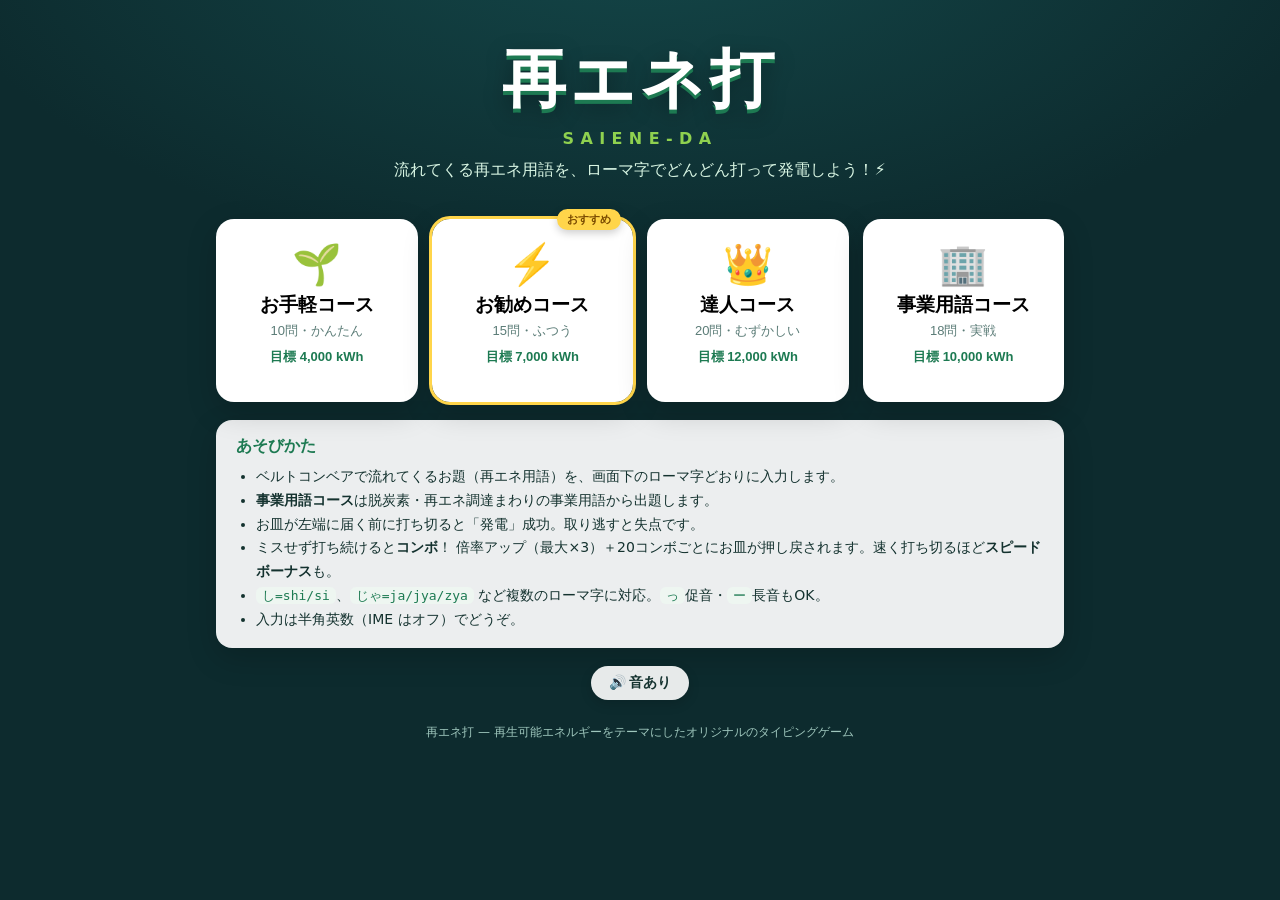
==== index.html @ cbdca982 "コンボ・スピードボーナス・ランキングを追加して中毒性アップ - コンボシステム: ミスなし連続正打で倍率アップ（10で×1.5 / 20で×2 / 40で×3） - スピードボーナス: 速く打ち切るほ" ====
<!DOCTYPE html>
<html lang="ja">
<head>
  <meta charset="UTF-8" />
  <meta name="viewport" content="width=device-width, initial-scale=1.0" />
  <title>再エネ打 — 再生可能エネルギー タイピングゲーム</title>
  <link rel="stylesheet" href="css/style.css" />
</head>
<body>
  <div id="app">

    <!-- ===== スタート画面 ===== -->
    <section id="screen-start" class="screen active">
      <div class="hero">
        <h1 class="title">再エネ打<span class="title-en">SAIENE&#8209;DA</span></h1>
        <p class="tagline">流れてくる再エネ用語を、ローマ字でどんどん打って発電しよう！⚡</p>
      </div>

      <div class="courses">
        <button class="course-card" data-course="easy">
          <span class="course-emoji">🌱</span>
          <span class="course-name">お手軽コース</span>
          <span class="course-desc">10問・かんたん</span>
          <span class="course-target">目標 4,000 kWh</span>
          <span class="course-best" data-best="easy"></span>
        </button>
        <button class="course-card recommend" data-course="normal">
          <span class="badge">おすすめ</span>
          <span class="course-emoji">⚡</span>
          <span class="course-name">お勧めコース</span>
          <span class="course-desc">15問・ふつう</span>
          <span class="course-target">目標 7,000 kWh</span>
          <span class="course-best" data-best="normal"></span>
        </button>
        <button class="course-card" data-course="hard">
          <span class="course-emoji">👑</span>
          <span class="course-name">達人コース</span>
          <span class="course-desc">20問・むずかしい</span>
          <span class="course-target">目標 12,000 kWh</span>
          <span class="course-best" data-best="hard"></span>
        </button>
        <button class="course-card" data-course="business">
          <span class="course-emoji">🏢</span>
          <span class="course-name">事業用語コース</span>
          <span class="course-desc">18問・実戦</span>
          <span class="course-target">目標 10,000 kWh</span>
          <span class="course-best" data-best="business"></span>
        </button>
      </div>

      <div class="howto">
        <h2>あそびかた</h2>
        <ul>
          <li>ベルトコンベアで流れてくるお題（再エネ用語）を、画面下のローマ字どおりに入力します。</li>
          <li><b>事業用語コース</b>は脱炭素・再エネ調達まわりの事業用語から出題します。</li>
          <li>お皿が左端に届く前に打ち切ると「発電」成功。取り逃すと失点です。</li>
          <li>ミスせず打ち続けると<b>コンボ</b>！ 倍率アップ（最大×3）＋20コンボごとにお皿が押し戻されます。速く打ち切るほど<b>スピードボーナス</b>も。</li>
          <li><code>し=shi/si</code>、<code>じゃ=ja/jya/zya</code> など複数のローマ字に対応。<code>っ</code>促音・<code>ー</code>長音もOK。</li>
          <li>入力は半角英数（IME はオフ）でどうぞ。</li>
        </ul>
      </div>

      <div class="start-foot">
        <button id="sound-toggle" class="ghost-btn" aria-pressed="true">🔊 音あり</button>
      </div>
    </section>

    <!-- ===== ゲーム画面 ===== -->
    <section id="screen-game" class="screen">
      <header class="hud">
        <div class="hud-item"><span class="hud-label">コース</span><span id="hud-course" class="hud-val">-</span></div>
        <div class="hud-item"><span class="hud-label">お題</span><span class="hud-val"><b id="hud-index">0</b> / <span id="hud-total">0</span></span></div>
        <div class="hud-item"><span class="hud-label">発電量</span><span class="hud-val"><b id="hud-power">0</b> kWh</span></div>
        <div class="hud-item"><span class="hud-label">正打</span><span id="hud-correct" class="hud-val">0</span></div>
        <div class="hud-item"><span class="hud-label">ミス</span><span id="hud-miss" class="hud-val">0</span></div>
        <button id="quit" class="ghost-btn small">やめる</button>
      </header>

      <div class="stage">
        <div id="countdown" class="countdown"></div>

        <div class="conveyor">
          <div class="sky"></div>
          <div id="combo" class="combo"><b id="combo-n">0</b><span class="combo-label">COMBO</span><span id="combo-x" class="combo-x"></span></div>
          <div id="gain-pop" class="gain-pop"></div>
          <div id="plate" class="plate">
            <span id="plate-icon" class="plate-icon">☀️</span>
            <span id="plate-label" class="plate-label"></span>
          </div>
          <div class="belt">
            <div class="belt-stripes"></div>
            <div class="goal">🏭</div>
          </div>
        </div>
      </div>

      <div class="typing">
        <div id="sparks" class="sparks"></div>
        <div id="reading" class="reading"></div>
        <div id="guide" class="guide"></div>
        <div class="timebar"><div id="timebar-fill" class="timebar-fill"></div></div>
        <div id="time-ext" class="time-ext">⏱ コンボボーナス！ +1.2秒 延長</div>
      </div>
    </section>

    <!-- ===== リザルト画面 ===== -->
    <section id="screen-result" class="screen">
      <h2 class="result-title">結果発表 ⚡</h2>

      <div id="r-record" class="record-banner">🎉 ハイスコア更新！ 🎉</div>

      <div class="rank-box">
        <div id="r-rank-icon" class="rank-icon">🏆</div>
        <div class="rank-text">
          <div id="r-rank-title" class="rank-title">-</div>
          <div id="r-rank-msg" class="rank-msg">-</div>
        </div>
      </div>

      <div class="power-box">
        <div class="power-main"><span class="power-label">発電量</span><span id="r-power" class="power-val">0 kWh</span></div>
        <div class="power-sub">目標 <span id="r-target">0 kWh</span></div>
        <div id="r-balance" class="balance">-</div>
        <div class="power-co2">削減した CO₂ ：<span id="r-co2">0 t-CO₂</span></div>
      </div>

      <div class="result-grid">
        <div class="cell"><span class="cell-label">クリア問題</span><span id="r-done" class="cell-val">0</span></div>
        <div class="cell"><span class="cell-label">取り逃し</span><span id="r-missed" class="cell-val">0</span></div>
        <div class="cell"><span class="cell-label">正しく打ったキー</span><span id="r-correct" class="cell-val">0</span></div>
        <div class="cell"><span class="cell-label">ミスタイプ</span><span id="r-misskey" class="cell-val">0</span></div>
        <div class="cell"><span class="cell-label">正確率</span><span id="r-acc" class="cell-val">0%</span></div>
        <div class="cell"><span class="cell-label">平均速度</span><span id="r-kps" class="cell-val">0</span></div>
        <div class="cell"><span class="cell-label">最大コンボ</span><span id="r-maxcombo" class="cell-val">0</span></div>
        <div class="cell"><span class="cell-label">タイム</span><span id="r-time" class="cell-val">0秒</span></div>
      </div>

      <div class="ranking-box">
        <h3 class="ranking-title">🏆 このコースのベスト5（この端末）</h3>
        <div id="r-ranking"></div>
      </div>

      <div class="result-actions">
        <button id="again" class="primary-btn">もう一度（同じコース）</button>
        <button id="to-menu" class="ghost-btn">コース選択へ</button>
      </div>
    </section>

  </div>

  <footer class="site-foot">
    再エネ打 — 再生可能エネルギーをテーマにしたオリジナルのタイピングゲーム
  </footer>

  <script src="js/audio.js"></script>
  <script src="js/romaji.js"></script>
  <script src="js/words.js"></script>
  <script src="js/game.js"></script>
</body>
</html>
---- css/style.css ----
/* ===== 再エネ打 スタイル ===== */
:root {
  --bg: #0d2b2e;
  --sky-top: #7fd4e6;
  --sky-bottom: #d8f5e3;
  --green: #2f9e6e;
  --green-dark: #1d7a52;
  --leaf: #8fd14f;
  --sun: #ffd54a;
  --accent: #ffb020;
  --ink: #14322f;
  --muted: #5b7c77;
  --done: #b7c4c2;
  --todo: #14322f;
  --miss: #e2453c;
  --plus: #2f9e6e;
  --card: #ffffff;
  --shadow: 0 10px 30px rgba(0, 0, 0, 0.18);
}

* { box-sizing: border-box; }

html, body {
  margin: 0;
  padding: 0;
  font-family: "Hiragino Kaku Gothic ProN", "Yu Gothic", "Meiryo", system-ui, sans-serif;
  color: var(--ink);
  background:
    radial-gradient(1200px 600px at 50% -10%, #14484a 0%, var(--bg) 60%);
  min-height: 100vh;
}

#app {
  max-width: 880px;
  margin: 0 auto;
  padding: 18px 16px 8px;
}

.screen { display: none; animation: fade 0.25s ease; }
.screen.active { display: block; }
@keyframes fade { from { opacity: 0; transform: translateY(6px); } to { opacity: 1; transform: none; } }

/* ===== スタート画面 ===== */
.hero { text-align: center; padding: 18px 0 8px; }
.title {
  font-size: 64px;
  margin: 0;
  color: #fff;
  letter-spacing: 0.06em;
  text-shadow: 0 4px 0 var(--green-dark), 0 8px 22px rgba(0, 0, 0, 0.35);
}
.title-en {
  display: block;
  font-size: 16px;
  letter-spacing: 0.4em;
  color: var(--leaf);
  margin-top: 6px;
  text-shadow: none;
}
.tagline { color: #d8f5e3; margin: 12px 0 4px; font-size: 16px; }

.courses {
  display: grid;
  grid-template-columns: repeat(auto-fit, minmax(160px, 1fr));
  gap: 14px;
  margin: 26px 0 18px;
}
.course-card {
  position: relative;
  display: flex;
  flex-direction: column;
  align-items: center;
  gap: 4px;
  padding: 22px 12px 18px;
  border: none;
  border-radius: 18px;
  background: var(--card);
  box-shadow: var(--shadow);
  cursor: pointer;
  transition: transform 0.12s ease, box-shadow 0.12s ease;
}
.course-card:hover { transform: translateY(-4px); box-shadow: 0 16px 38px rgba(0,0,0,0.26); }
.course-card:active { transform: translateY(-1px); }
.course-card.recommend { outline: 3px solid var(--sun); }
.course-emoji { font-size: 40px; }
.course-name { font-weight: 800; font-size: 19px; }
.course-desc { color: var(--muted); font-size: 13px; }
.course-target { color: var(--green-dark); font-weight: 700; font-size: 13px; margin-top: 4px; }
.badge {
  position: absolute;
  top: -10px; right: 12px;
  background: var(--sun);
  color: #7a4a00;
  font-size: 11px; font-weight: 800;
  padding: 3px 10px; border-radius: 999px;
  box-shadow: 0 3px 8px rgba(0,0,0,0.2);
}

.howto {
  background: rgba(255,255,255,0.92);
  border-radius: 16px;
  padding: 16px 20px;
  box-shadow: var(--shadow);
}
.howto h2 { margin: 0 0 8px; font-size: 16px; color: var(--green-dark); }
.howto ul { margin: 0; padding-left: 20px; line-height: 1.7; font-size: 14px; }
.howto code {
  background: #eef6f1; color: var(--green-dark);
  padding: 1px 6px; border-radius: 6px; font-size: 13px;
}

.start-foot { text-align: center; margin: 18px 0 6px; }

/* ===== ボタン ===== */
.ghost-btn {
  background: rgba(255,255,255,0.9);
  border: none; border-radius: 999px;
  padding: 8px 18px; font-size: 14px; font-weight: 700;
  color: var(--ink); cursor: pointer;
  box-shadow: 0 4px 12px rgba(0,0,0,0.15);
}
.ghost-btn.small { padding: 6px 12px; font-size: 12px; }
.ghost-btn:hover { background: #fff; }
.primary-btn {
  background: linear-gradient(180deg, var(--green) 0%, var(--green-dark) 100%);
  color: #fff; border: none; border-radius: 999px;
  padding: 12px 26px; font-size: 16px; font-weight: 800; cursor: pointer;
  box-shadow: 0 8px 20px rgba(29,122,82,0.45);
}
.primary-btn:hover { filter: brightness(1.06); }

/* ===== ゲーム画面 ===== */
.hud {
  display: flex; align-items: center; gap: 14px; flex-wrap: wrap;
  background: rgba(255,255,255,0.92);
  border-radius: 14px; padding: 10px 16px;
  box-shadow: var(--shadow);
}
.hud-item { display: flex; flex-direction: column; line-height: 1.1; }
.hud-label { font-size: 11px; color: var(--muted); }
.hud-val { font-size: 16px; font-weight: 800; }
.hud-val b { font-size: 18px; color: var(--green-dark); }
.hud #quit { margin-left: auto; }

.stage { position: relative; margin: 16px 0; }

.countdown {
  position: absolute; inset: 0;
  display: none; align-items: center; justify-content: center;
  font-size: 88px; font-weight: 900; color: #fff;
  text-shadow: 0 6px 0 var(--green-dark), 0 10px 30px rgba(0,0,0,0.4);
  z-index: 10; pointer-events: none;
}
.countdown.show { display: flex; }
.countdown.pop { animation: cd 0.6s ease; }
@keyframes cd { 0% { transform: scale(0.4); opacity: 0; } 40% { transform: scale(1.15); opacity: 1; } 100% { transform: scale(1); opacity: 1; } }

.conveyor {
  position: relative;
  height: 230px;
  border-radius: 18px;
  overflow: hidden;
  box-shadow: var(--shadow);
}
.sky {
  position: absolute; inset: 0;
  background: linear-gradient(180deg, var(--sky-top) 0%, var(--sky-bottom) 78%);
}
.sky::before {
  content: "☁️  ☁️       ☁️";
  position: absolute; top: 16px; left: 0; right: 0;
  text-align: center; font-size: 26px; opacity: 0.85;
  animation: drift 14s linear infinite;
}
@keyframes drift { from { transform: translateX(-30px); } to { transform: translateX(30px); } }

.belt {
  position: absolute; left: 0; right: 0; bottom: 0;
  height: 64px;
  background: linear-gradient(180deg, #44525a 0%, #2c363c 100%);
  border-top: 5px solid #1c252a;
}
.belt-stripes {
  position: absolute; inset: 0;
  background-image: repeating-linear-gradient(
    90deg, transparent 0 28px, rgba(255,255,255,0.10) 28px 56px
  );
  animation: roll 0.8s linear infinite;
}
@keyframes roll { from { background-position: 0 0; } to { background-position: -56px 0; } }
.goal {
  position: absolute; left: 8px; bottom: 64px;
  font-size: 44px;
  filter: drop-shadow(0 3px 4px rgba(0,0,0,0.3));
}

.plate {
  position: absolute;
  left: 88%; bottom: 52px;
  transform: translateX(-50%);
  display: flex; flex-direction: column; align-items: center;
  min-width: 96px; padding: 8px 14px 26px;
  z-index: 4;
  transition: transform 0.15s ease, opacity 0.15s ease;
}
.plate::after {
  content: "";
  position: absolute; bottom: 6px; left: 50%; transform: translateX(-50%);
  width: 104px; height: 22px;
  background: radial-gradient(closest-side, #fff 0%, #e3eef0 70%, #c4d3d5 100%);
  border-radius: 50%;
  box-shadow: 0 6px 10px rgba(0,0,0,0.25);
  z-index: -1;
}
.plate-icon { font-size: 46px; line-height: 1; filter: drop-shadow(0 3px 3px rgba(0,0,0,0.25)); }
.plate-label {
  margin-top: 4px;
  background: var(--ink); color: #fff;
  font-weight: 800; font-size: 15px;
  padding: 3px 10px; border-radius: 999px;
  white-space: nowrap;
}
.plate.eaten { transform: translateX(-50%) scale(1.5); opacity: 0; }
.plate.dropped { animation: drop 0.3s ease forwards; }
@keyframes drop { to { transform: translate(-50%, 50px); opacity: 0; } }

.gain-pop {
  position: absolute; bottom: 120px; left: 80%;
  transform: translateX(-50%);
  font-weight: 900; font-size: 22px; color: var(--green-dark);
  text-shadow: 0 2px 0 #fff; opacity: 0; pointer-events: none; z-index: 6;
}
.gain-pop.show { animation: floatup 0.8s ease forwards; }
@keyframes floatup {
  0% { opacity: 0; transform: translate(-50%, 10px); }
  20% { opacity: 1; }
  100% { opacity: 0; transform: translate(-50%, -40px); }
}

/* ===== 入力エリア ===== */
.typing { text-align: center; margin-top: 6px; }
.reading {
  font-size: 38px; font-weight: 800; color: #fff;
  letter-spacing: 0.05em; min-height: 50px;
  text-shadow: 0 3px 12px rgba(0,0,0,0.35);
}
.guide {
  font-family: "SFMono-Regular", "Consolas", "Menlo", monospace;
  font-size: 30px; letter-spacing: 0.04em; min-height: 42px;
  background: rgba(255,255,255,0.95);
  display: inline-block;
  padding: 6px 22px; border-radius: 12px; margin-top: 8px;
  box-shadow: var(--shadow);
}
.guide .done { color: var(--done); }
.guide .todo { color: var(--todo); font-weight: 700; }
.guide.miss { animation: shake 0.25s ease; background: #ffe3e1; }
@keyframes shake {
  0%,100% { transform: translateX(0); }
  25% { transform: translateX(-6px); }
  75% { transform: translateX(6px); }
}

.timebar {
  width: 70%; max-width: 520px; height: 12px;
  margin: 16px auto 0;
  background: rgba(255,255,255,0.35);
  border-radius: 999px; overflow: hidden;
}
.timebar-fill {
  height: 100%; width: 100%;
  background: linear-gradient(90deg, var(--leaf), var(--green));
  border-radius: 999px;
  transition: width 0.06s linear;
}
.timebar-fill.danger { background: linear-gradient(90deg, #ffb020, var(--miss)); }

/* ===== リザルト ===== */
.result-title { text-align: center; color: #fff; font-size: 30px; margin: 10px 0 18px; }
.rank-box {
  display: flex; align-items: center; gap: 18px;
  background: rgba(255,255,255,0.95); border-radius: 18px;
  padding: 18px 24px; box-shadow: var(--shadow);
}
.rank-icon { font-size: 58px; }
.rank-title { font-size: 26px; font-weight: 900; color: var(--green-dark); }
.rank-msg { color: var(--muted); margin-top: 4px; }

.power-box {
  margin-top: 16px; background: rgba(255,255,255,0.95);
  border-radius: 18px; padding: 18px 24px; box-shadow: var(--shadow); text-align: center;
}
.power-main { display: flex; align-items: baseline; justify-content: center; gap: 12px; }
.power-label { font-size: 15px; color: var(--muted); }
.power-val { font-size: 40px; font-weight: 900; color: var(--green-dark); }
.power-sub { color: var(--muted); margin-top: 2px; }
.balance { font-size: 22px; font-weight: 900; margin: 10px 0 4px; }
.balance.plus { color: var(--plus); }
.balance.minus { color: var(--miss); }
.power-co2 { font-size: 14px; color: var(--muted); }

.result-grid {
  margin-top: 16px;
  display: grid; grid-template-columns: repeat(4, 1fr); gap: 10px;
}
.cell {
  background: rgba(255,255,255,0.95); border-radius: 12px;
  padding: 12px 10px; text-align: center; box-shadow: var(--shadow);
  display: flex; flex-direction: column; gap: 4px;
}
.cell-label { font-size: 12px; color: var(--muted); }
.cell-val { font-size: 20px; font-weight: 800; }

.result-actions { display: flex; gap: 12px; justify-content: center; margin: 22px 0 8px; flex-wrap: wrap; }

/* ===== コンボ表示 ===== */
.combo {
  position: absolute; top: 12px; right: 18px;
  display: none; align-items: baseline; gap: 6px;
  font-weight: 900; color: #fff; z-index: 6;
  text-shadow: 0 3px 0 rgba(0,0,0,0.25), 0 6px 16px rgba(0,0,0,0.3);
  pointer-events: none;
}
.combo.show { display: flex; }
.combo b { font-size: 44px; line-height: 1; }
.combo-label { font-size: 13px; letter-spacing: 0.12em; }
.combo-x { font-size: 20px; color: var(--sun); }
.combo.t2 b { color: var(--sun); }
.combo.t3 b { color: #ff8a3d; }
.combo.pop b { animation: combopop 0.18s ease; }
@keyframes combopop { 0% { transform: scale(1.3); } 100% { transform: scale(1); } }

/* ===== フィーバー ===== */
#screen-game.fever .sky { filter: saturate(1.6) brightness(1.07) hue-rotate(-14deg); }
#screen-game.fever .conveyor {
  box-shadow: 0 0 0 3px var(--sun), 0 0 36px rgba(255, 213, 74, 0.55), var(--shadow);
}
#screen-game.fever .combo-label::after { content: " FEVER!"; color: var(--sun); }

/* ===== 打鍵スパーク ===== */
.sparks { position: relative; height: 0; }
.spark {
  position: absolute; bottom: -10px;
  font-size: 18px; color: var(--sun);
  pointer-events: none;
  animation: sparkup 0.55s ease-out forwards;
}
@keyframes sparkup {
  0% { opacity: 1; transform: translateY(6px) scale(0.8) rotate(-8deg); }
  100% { opacity: 0; transform: translateY(-46px) scale(1.25) rotate(10deg); }
}

/* ===== 時間延長ポップ ===== */
.time-ext {
  height: 20px; margin-top: 6px;
  font-weight: 800; font-size: 14px; color: var(--sun);
  text-shadow: 0 2px 6px rgba(0,0,0,0.45);
  opacity: 0;
}
.time-ext.show { animation: extflash 1.1s ease; }
@keyframes extflash {
  0% { opacity: 0; transform: translateY(4px); }
  15% { opacity: 1; transform: none; }
  70% { opacity: 1; }
  100% { opacity: 0; }
}

/* ===== ハイスコア・ランキング ===== */
.record-banner {
  display: none; text-align: center;
  background: linear-gradient(90deg, var(--sun), #ffe9a0, var(--sun));
  color: #7a4a00; font-weight: 900; font-size: 18px;
  border-radius: 999px; padding: 8px 22px; margin: 0 auto 14px; width: fit-content;
  box-shadow: 0 6px 18px rgba(255, 213, 74, 0.45);
}
.record-banner.show { display: block; animation: bouncein 0.5s ease; }
@keyframes bouncein {
  0% { transform: scale(0.6); opacity: 0; }
  60% { transform: scale(1.08); }
  100% { transform: scale(1); opacity: 1; }
}

.ranking-box {
  margin-top: 16px;
  background: rgba(255,255,255,0.95); border-radius: 18px;
  padding: 14px 20px 16px; box-shadow: var(--shadow);
}
.ranking-title { margin: 0 0 8px; font-size: 15px; color: var(--green-dark); }
.rank-row {
  display: flex; align-items: baseline; gap: 10px;
  padding: 5px 6px; border-bottom: 1px dashed #e3ece9; font-size: 14px;
}
.rank-row:last-child { border-bottom: none; }
.rank-row.new { background: #fff7df; border-radius: 8px; }
.rank-medal { width: 26px; text-align: center; }
.rank-power { font-weight: 800; min-width: 110px; }
.rank-meta { color: var(--muted); font-size: 12px; }
.rank-new-badge {
  margin-left: auto;
  background: var(--accent); color: #fff;
  font-size: 10px; font-weight: 800;
  padding: 2px 8px; border-radius: 999px;
}

.course-best { font-size: 11px; color: var(--accent); font-weight: 700; min-height: 14px; }

.site-foot { text-align: center; color: #9fc7bd; font-size: 12px; padding: 10px 0 22px; }

/* ===== レスポンシブ ===== */
@media (max-width: 640px) {
  .title { font-size: 46px; }
  .courses { grid-template-columns: 1fr; }
  .result-grid { grid-template-columns: repeat(2, 1fr); }
  .reading { font-size: 28px; }
  .guide { font-size: 22px; }
  .conveyor { height: 200px; }
  .combo b { font-size: 32px; }
}
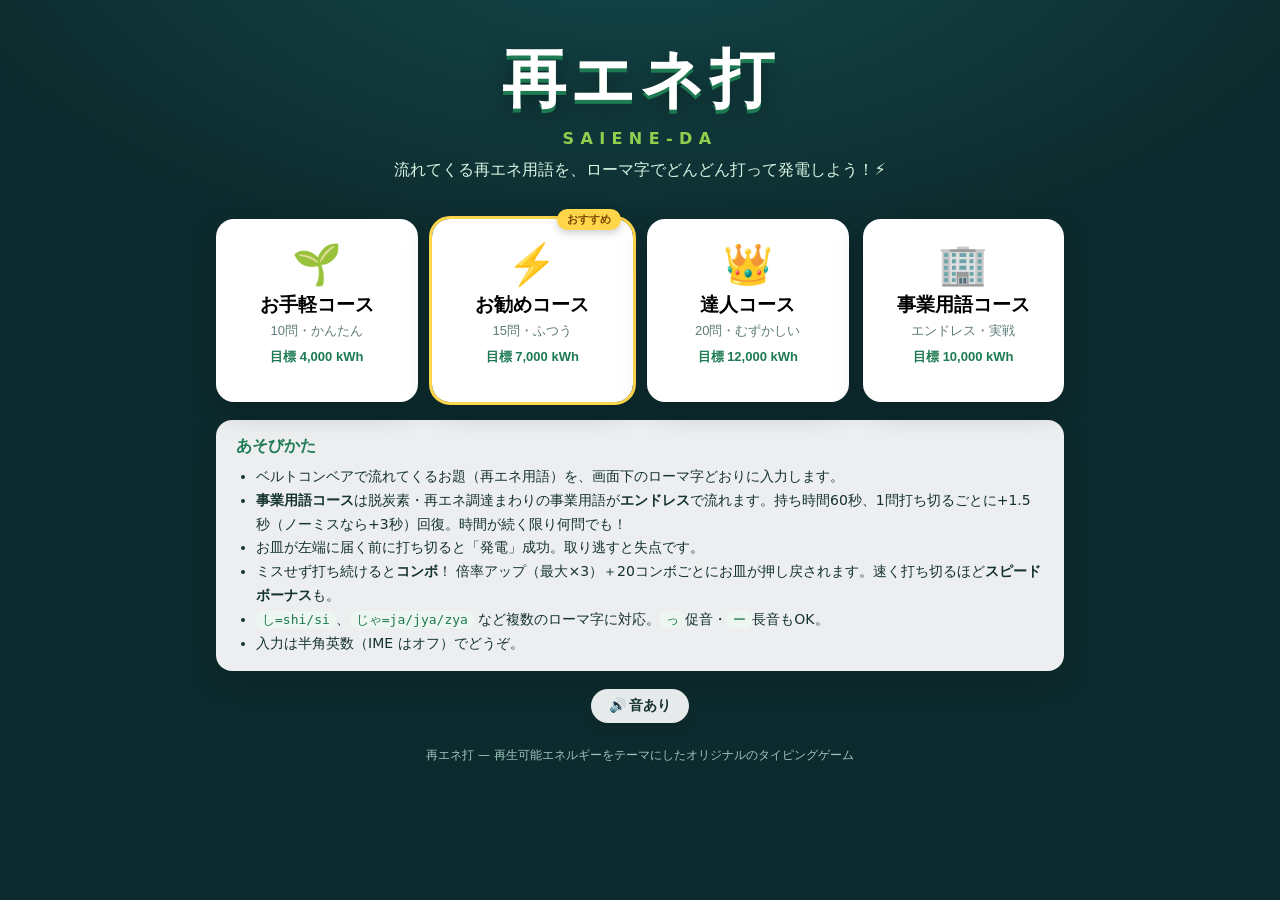
==== commit 998c0d77: "事業用語コースを寿司打方式のエンドレスモードに変更 - 持ち時間60秒の制限時間制。お題は尽きたら再シャッフルで無限供給 - 1問クリアで+1.5秒、その単語をノーミスで打つと+3.0秒回復（上限90" ====
--- a/index.html
+++ b/index.html
@@ -4,6 +4,9 @@
   <meta charset="UTF-8" />
   <meta name="viewport" content="width=device-width, initial-scale=1.0" />
   <title>再エネ打 — 再生可能エネルギー タイピングゲーム</title>
+  <link rel="icon" href="favicon.ico" sizes="32x32" />
+  <link rel="icon" type="image/svg+xml" href="favicon.svg" />
+  <link rel="apple-touch-icon" href="apple-touch-icon.png" />
   <link rel="stylesheet" href="css/style.css" />
 </head>
 <body>
@@ -42,7 +45,7 @@
         <button class="course-card" data-course="business">
           <span class="course-emoji">🏢</span>
           <span class="course-name">事業用語コース</span>
-          <span class="course-desc">18問・実戦</span>
+          <span class="course-desc">エンドレス・実戦</span>
           <span class="course-target">目標 10,000 kWh</span>
           <span class="course-best" data-best="business"></span>
         </button>
@@ -52,7 +55,7 @@
         <h2>あそびかた</h2>
         <ul>
           <li>ベルトコンベアで流れてくるお題（再エネ用語）を、画面下のローマ字どおりに入力します。</li>
-          <li><b>事業用語コース</b>は脱炭素・再エネ調達まわりの事業用語から出題します。</li>
+          <li><b>事業用語コース</b>は脱炭素・再エネ調達まわりの事業用語が<b>エンドレス</b>で流れます。持ち時間60秒、1問打ち切るごとに+1.5秒（ノーミスなら+3秒）回復。時間が続く限り何問でも！</li>
           <li>お皿が左端に届く前に打ち切ると「発電」成功。取り逃すと失点です。</li>
           <li>ミスせず打ち続けると<b>コンボ</b>！ 倍率アップ（最大×3）＋20コンボごとにお皿が押し戻されます。速く打ち切るほど<b>スピードボーナス</b>も。</li>
           <li><code>し=shi/si</code>、<code>じゃ=ja/jya/zya</code> など複数のローマ字に対応。<code>っ</code>促音・<code>ー</code>長音もOK。</li>
@@ -70,6 +73,7 @@
       <header class="hud">
         <div class="hud-item"><span class="hud-label">コース</span><span id="hud-course" class="hud-val">-</span></div>
         <div class="hud-item"><span class="hud-label">お題</span><span class="hud-val"><b id="hud-index">0</b> / <span id="hud-total">0</span></span></div>
+        <div class="hud-item" id="hud-time-box" hidden><span class="hud-label">残り時間</span><span class="hud-val"><b id="hud-time">60.0</b> 秒</span></div>
         <div class="hud-item"><span class="hud-label">発電量</span><span class="hud-val"><b id="hud-power">0</b> kWh</span></div>
         <div class="hud-item"><span class="hud-label">正打</span><span id="hud-correct" class="hud-val">0</span></div>
         <div class="hud-item"><span class="hud-label">ミス</span><span id="hud-miss" class="hud-val">0</span></div>
@@ -83,6 +87,7 @@
           <div class="sky"></div>
           <div id="combo" class="combo"><b id="combo-n">0</b><span class="combo-label">COMBO</span><span id="combo-x" class="combo-x"></span></div>
           <div id="gain-pop" class="gain-pop"></div>
+          <div id="time-gain" class="time-gain"></div>
           <div id="plate" class="plate">
             <span id="plate-icon" class="plate-icon">☀️</span>
             <span id="plate-label" class="plate-label"></span>
--- a/css/style.css
+++ b/css/style.css
@@ -137,6 +137,7 @@
   box-shadow: var(--shadow);
 }
 .hud-item { display: flex; flex-direction: column; line-height: 1.1; }
+.hud-item[hidden] { display: none; }
 .hud-label { font-size: 11px; color: var(--muted); }
 .hud-val { font-size: 16px; font-weight: 800; }
 .hud-val b { font-size: 18px; color: var(--green-dark); }
@@ -236,6 +237,15 @@
   20% { opacity: 1; }
   100% { opacity: 0; transform: translate(-50%, -40px); }
 }
+
+/* エンドレスの時間回復ポップ（kWh ポップの少し上に出す） */
+.time-gain {
+  position: absolute; bottom: 156px; left: 80%;
+  transform: translateX(-50%);
+  font-weight: 900; font-size: 18px; color: #b8860b;
+  text-shadow: 0 2px 0 #fff; opacity: 0; pointer-events: none; z-index: 6;
+}
+.time-gain.show { animation: floatup 0.9s ease forwards; }
 
 /* ===== 入力エリア ===== */
 .typing { text-align: center; margin-top: 6px; }
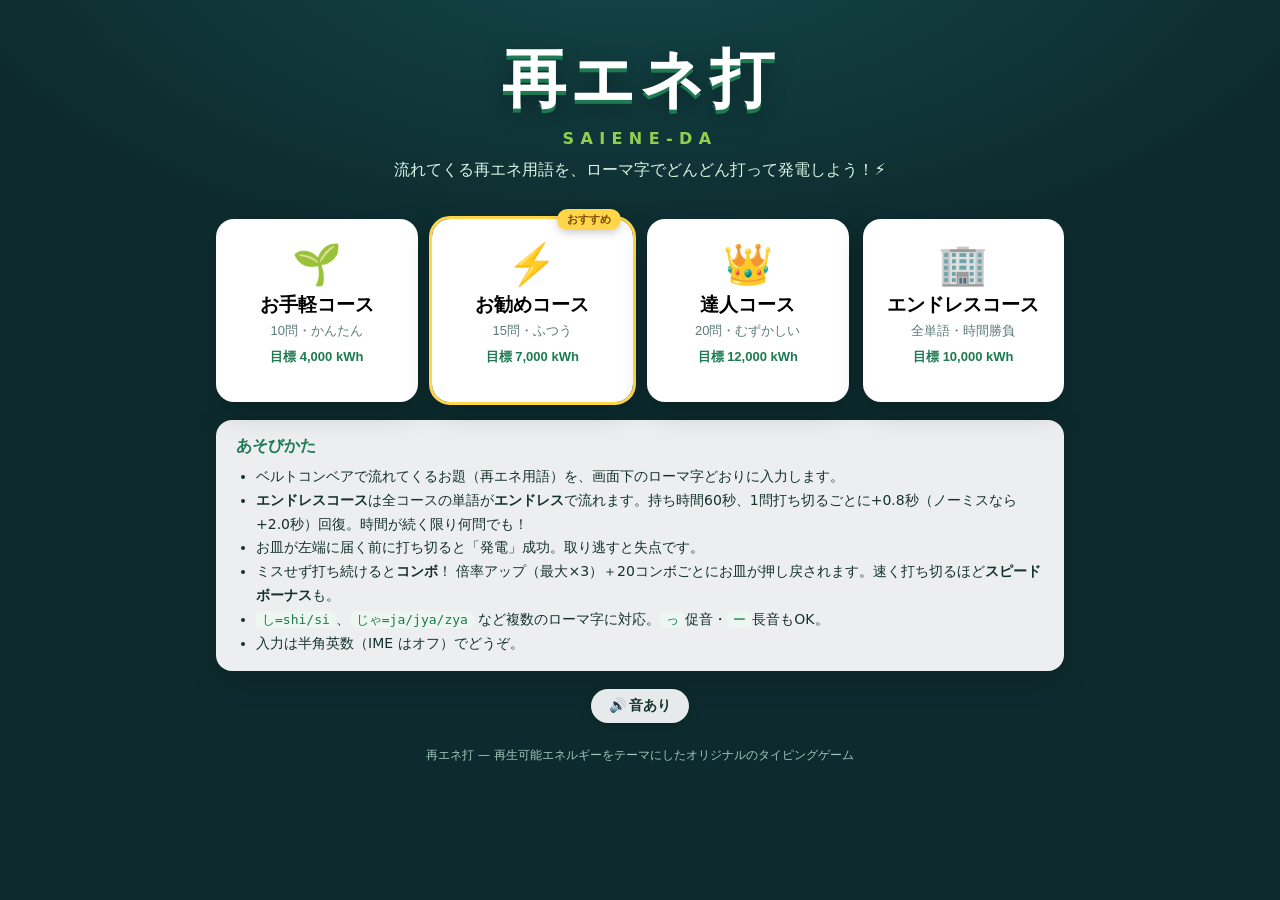
==== commit e5b5cd97: "エンドレスの回復を渋くし、全コースの単語から出題するよう変更 - 時間回復: クリア+1.5秒→+0.8秒、ノーミス計+3.0秒→+2.0秒（回復<入力時間で延命型に） - 出題プールを全コース合算（" ====
--- a/index.html
+++ b/index.html
@@ -44,8 +44,8 @@
         </button>
         <button class="course-card" data-course="business">
           <span class="course-emoji">🏢</span>
-          <span class="course-name">事業用語コース</span>
-          <span class="course-desc">エンドレス・実戦</span>
+          <span class="course-name">エンドレスコース</span>
+          <span class="course-desc">全単語・時間勝負</span>
           <span class="course-target">目標 10,000 kWh</span>
           <span class="course-best" data-best="business"></span>
         </button>
@@ -55,7 +55,7 @@
         <h2>あそびかた</h2>
         <ul>
           <li>ベルトコンベアで流れてくるお題（再エネ用語）を、画面下のローマ字どおりに入力します。</li>
-          <li><b>事業用語コース</b>は脱炭素・再エネ調達まわりの事業用語が<b>エンドレス</b>で流れます。持ち時間60秒、1問打ち切るごとに+1.5秒（ノーミスなら+3秒）回復。時間が続く限り何問でも！</li>
+          <li><b>エンドレスコース</b>は全コースの単語が<b>エンドレス</b>で流れます。持ち時間60秒、1問打ち切るごとに+0.8秒（ノーミスなら+2.0秒）回復。時間が続く限り何問でも！</li>
           <li>お皿が左端に届く前に打ち切ると「発電」成功。取り逃すと失点です。</li>
           <li>ミスせず打ち続けると<b>コンボ</b>！ 倍率アップ（最大×3）＋20コンボごとにお皿が押し戻されます。速く打ち切るほど<b>スピードボーナス</b>も。</li>
           <li><code>し=shi/si</code>、<code>じゃ=ja/jya/zya</code> など複数のローマ字に対応。<code>っ</code>促音・<code>ー</code>長音もOK。</li>
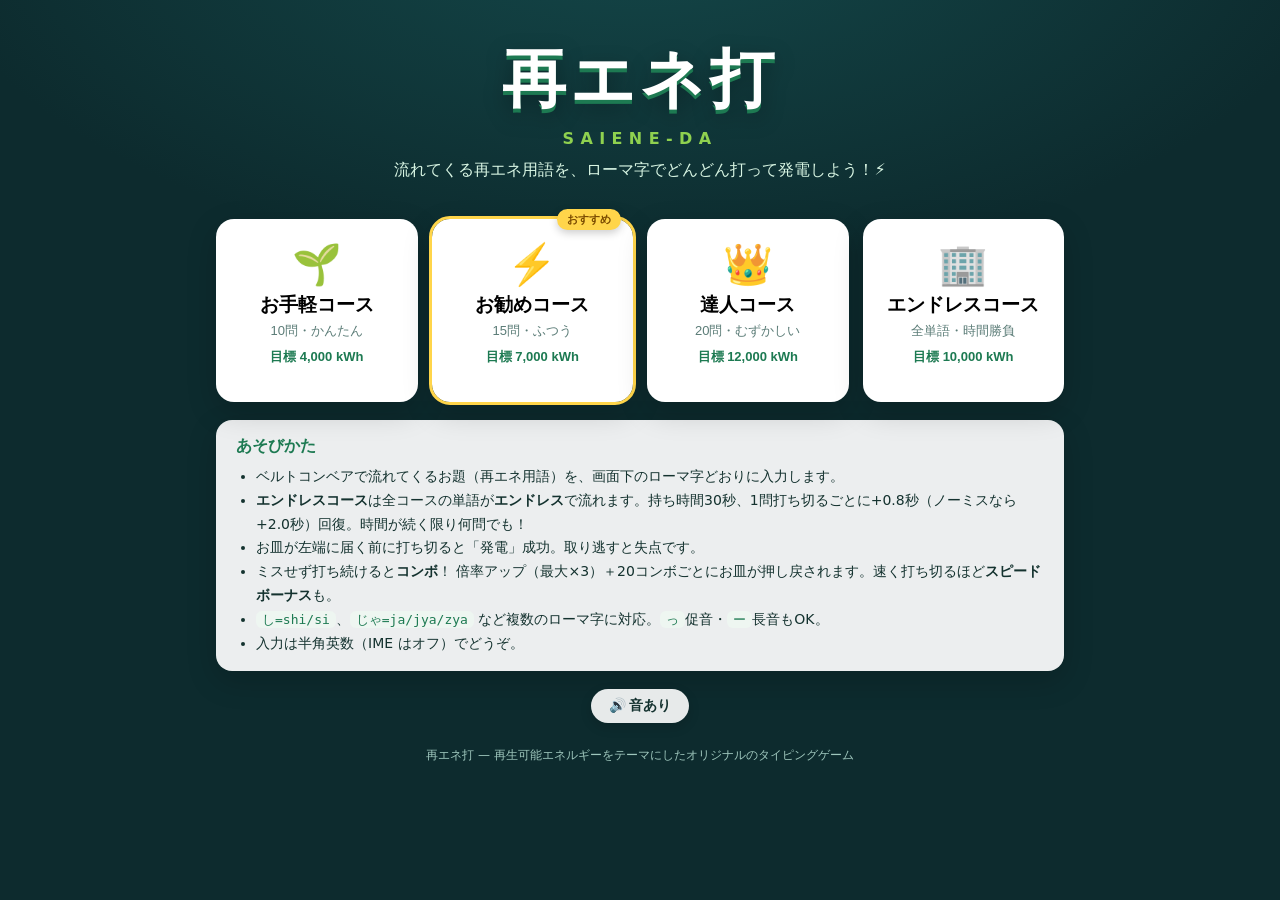
==== commit 49132849: "エンドレスの持ち時間を30秒スタート・上限45秒に短縮 セッションが長すぎて間延びするため、60秒/上限90秒 → 30秒/上限45秒に。 残り時間バーの満タン基準も30秒に合わせた。  Co-Aut" ====
--- a/index.html
+++ b/index.html
@@ -55,7 +55,7 @@
         <h2>あそびかた</h2>
         <ul>
           <li>ベルトコンベアで流れてくるお題（再エネ用語）を、画面下のローマ字どおりに入力します。</li>
-          <li><b>エンドレスコース</b>は全コースの単語が<b>エンドレス</b>で流れます。持ち時間60秒、1問打ち切るごとに+0.8秒（ノーミスなら+2.0秒）回復。時間が続く限り何問でも！</li>
+          <li><b>エンドレスコース</b>は全コースの単語が<b>エンドレス</b>で流れます。持ち時間30秒、1問打ち切るごとに+0.8秒（ノーミスなら+2.0秒）回復。時間が続く限り何問でも！</li>
           <li>お皿が左端に届く前に打ち切ると「発電」成功。取り逃すと失点です。</li>
           <li>ミスせず打ち続けると<b>コンボ</b>！ 倍率アップ（最大×3）＋20コンボごとにお皿が押し戻されます。速く打ち切るほど<b>スピードボーナス</b>も。</li>
           <li><code>し=shi/si</code>、<code>じゃ=ja/jya/zya</code> など複数のローマ字に対応。<code>っ</code>促音・<code>ー</code>長音もOK。</li>
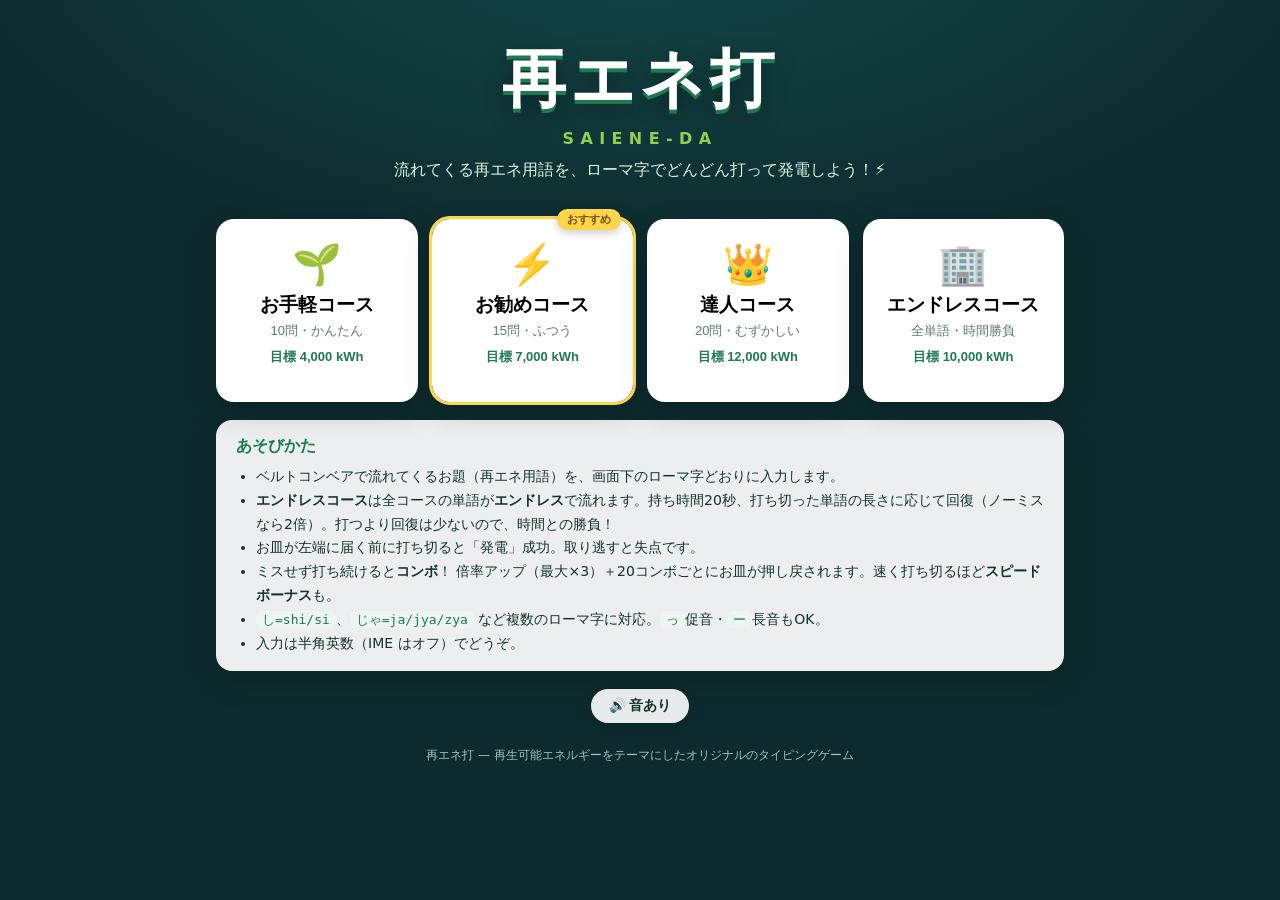
==== commit a9e73922: "エンドレスの回復を単語長比例にして必ず目減りする設計に変更 - 一律+0.8/+2.0秒だと短い単語が時間の養殖場になり持ち時間が減らなかった - 回復をノーミス1打+0.1秒／ミスあり1打+0.05" ====
--- a/index.html
+++ b/index.html
@@ -55,7 +55,7 @@
         <h2>あそびかた</h2>
         <ul>
           <li>ベルトコンベアで流れてくるお題（再エネ用語）を、画面下のローマ字どおりに入力します。</li>
-          <li><b>エンドレスコース</b>は全コースの単語が<b>エンドレス</b>で流れます。持ち時間30秒、1問打ち切るごとに+0.8秒（ノーミスなら+2.0秒）回復。時間が続く限り何問でも！</li>
+          <li><b>エンドレスコース</b>は全コースの単語が<b>エンドレス</b>で流れます。持ち時間20秒、打ち切った単語の長さに応じて回復（ノーミスなら2倍）。打つより回復は少ないので、時間との勝負！</li>
           <li>お皿が左端に届く前に打ち切ると「発電」成功。取り逃すと失点です。</li>
           <li>ミスせず打ち続けると<b>コンボ</b>！ 倍率アップ（最大×3）＋20コンボごとにお皿が押し戻されます。速く打ち切るほど<b>スピードボーナス</b>も。</li>
           <li><code>し=shi/si</code>、<code>じゃ=ja/jya/zya</code> など複数のローマ字に対応。<code>っ</code>促音・<code>ー</code>長音もOK。</li>
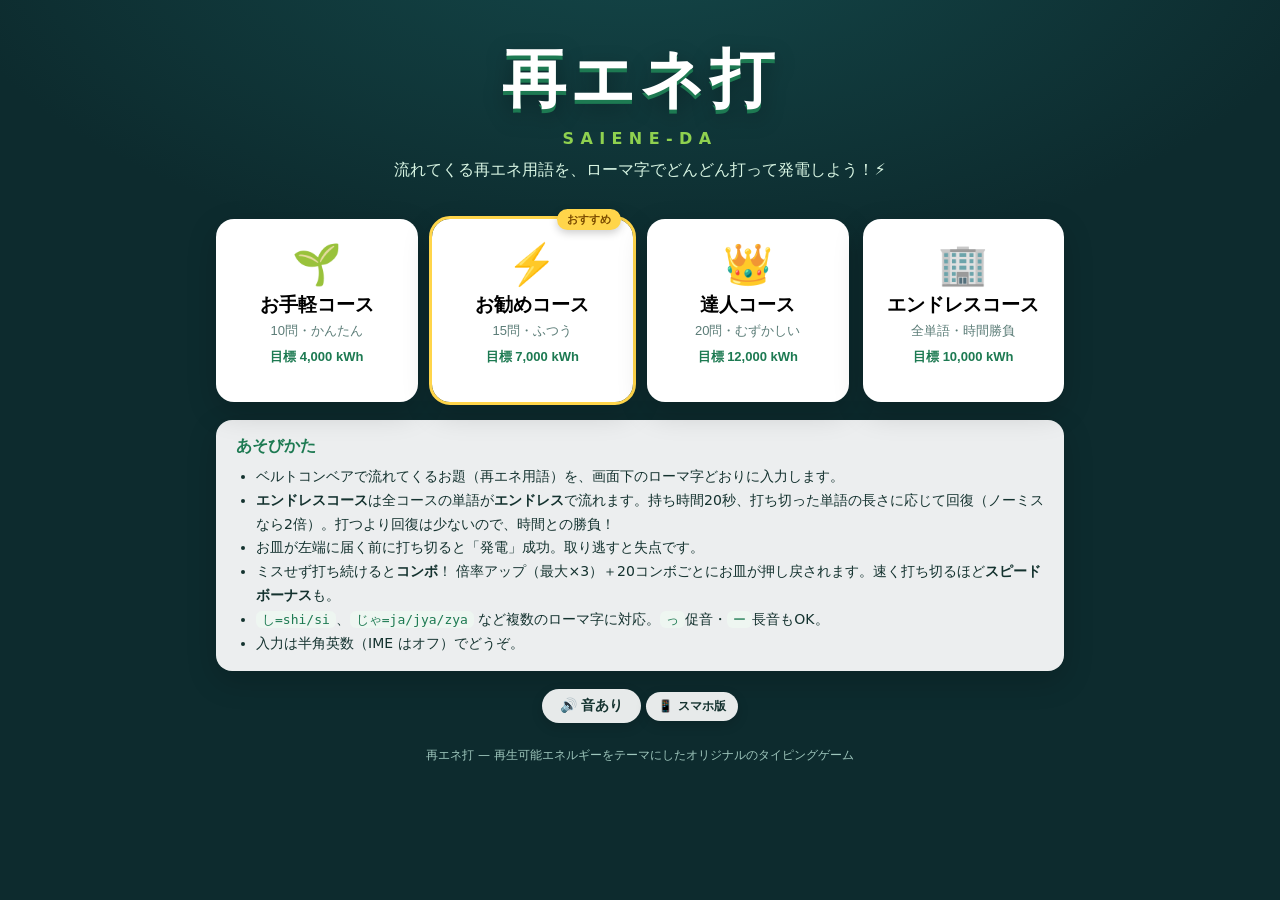
==== commit 4ded615f: "再エネ打: 1つのURLでPC/スマホを自動振り分け - index.html の先頭に端末判定リダイレクトを追加。スマホ端末で / を開くと   自動で mobile.html へ飛ぶ。?pc=1 " ====
--- a/index.html
+++ b/index.html
@@ -2,6 +2,22 @@
 <html lang="ja">
 <head>
   <meta charset="UTF-8" />
+  <script>
+    // スマホ端末は自動でスマホ版(mobile.html)へ振り分ける。
+    // ?pc=1 を付けて開く／一度PC版を選ぶと、それ以降は振り分けない。
+    (function () {
+      try {
+        var p = new URLSearchParams(location.search);
+        if (p.get("pc") === "1") { sessionStorage.setItem("saiene-prefer", "pc"); return; }
+        if (sessionStorage.getItem("saiene-prefer") === "pc") return;
+        var ua = navigator.userAgent || "";
+        var coarse = window.matchMedia && window.matchMedia("(pointer: coarse)").matches;
+        var smallSide = Math.min(window.innerWidth, window.innerHeight) <= 820;
+        var phone = /Android|iPhone|iPod|Windows Phone|Mobile/i.test(ua) || (coarse && smallSide);
+        if (phone) location.replace("mobile.html");
+      } catch (e) {}
+    })();
+  </script>
   <meta name="viewport" content="width=device-width, initial-scale=1.0" />
   <title>再エネ打 — 再生可能エネルギー タイピングゲーム</title>
   <link rel="icon" href="favicon.ico" sizes="32x32" />
@@ -65,6 +81,7 @@
 
       <div class="start-foot">
         <button id="sound-toggle" class="ghost-btn" aria-pressed="true">🔊 音あり</button>
+        <a class="ghost-btn small" href="mobile.html" style="text-decoration:none; display:inline-block;">📱 スマホ版</a>
       </div>
     </section>
 
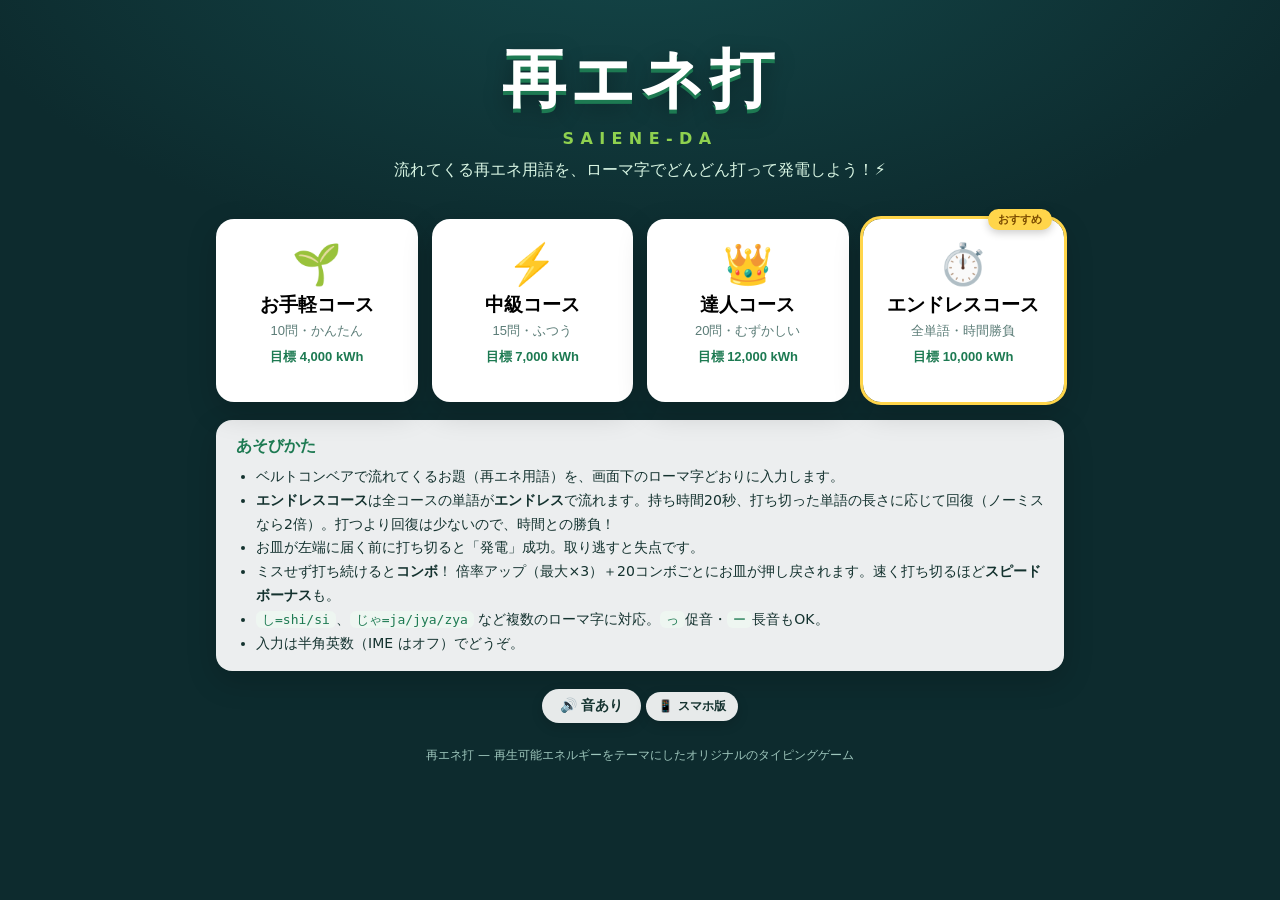
==== commit 0b82a419: "再エネ打: PC版も「中級コース」表記・おすすめをエンドレスへ統一 - words.js の normal を「中級コース」に改名（PC/スマホ共通のHUD表示が揃う）。 - index.html(P" ====
--- a/index.html
+++ b/index.html
@@ -43,10 +43,9 @@
           <span class="course-target">目標 4,000 kWh</span>
           <span class="course-best" data-best="easy"></span>
         </button>
-        <button class="course-card recommend" data-course="normal">
-          <span class="badge">おすすめ</span>
+        <button class="course-card" data-course="normal">
           <span class="course-emoji">⚡</span>
-          <span class="course-name">お勧めコース</span>
+          <span class="course-name">中級コース</span>
           <span class="course-desc">15問・ふつう</span>
           <span class="course-target">目標 7,000 kWh</span>
           <span class="course-best" data-best="normal"></span>
@@ -58,8 +57,9 @@
           <span class="course-target">目標 12,000 kWh</span>
           <span class="course-best" data-best="hard"></span>
         </button>
-        <button class="course-card" data-course="business">
-          <span class="course-emoji">🏢</span>
+        <button class="course-card recommend" data-course="business">
+          <span class="badge">おすすめ</span>
+          <span class="course-emoji">⏱️</span>
           <span class="course-name">エンドレスコース</span>
           <span class="course-desc">全単語・時間勝負</span>
           <span class="course-target">目標 10,000 kWh</span>
